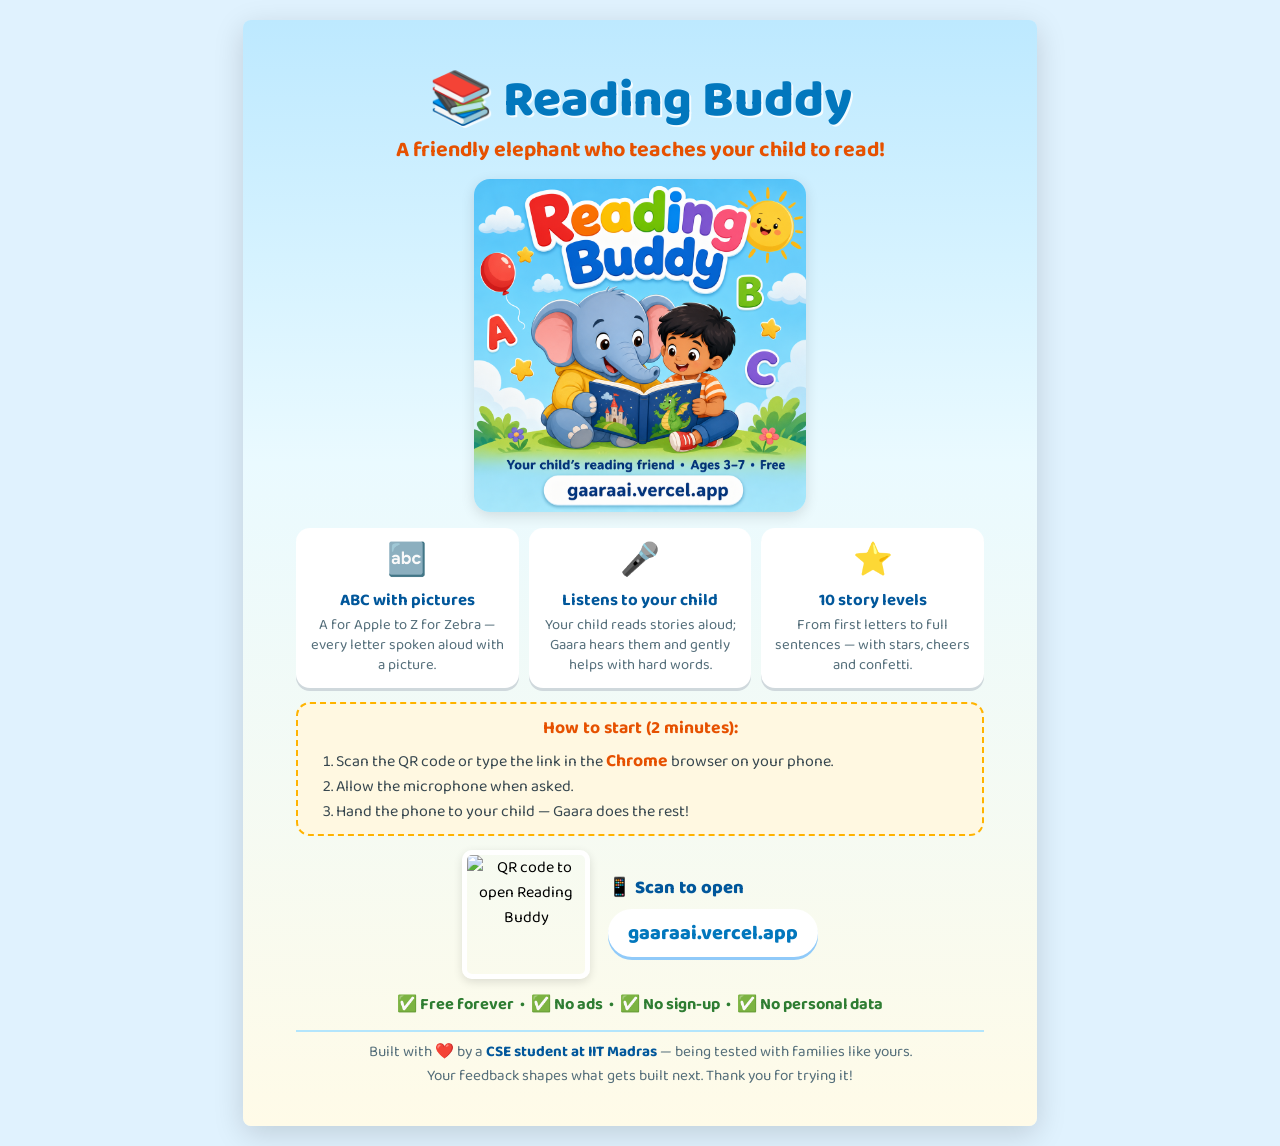
==== prototype/pamphlet.html @ aac5d407 "Add printable A4 pamphlet with promo art, feature summary, QR code and start instructions" ====
<!DOCTYPE html>
<html lang="en">
<head>
  <meta charset="UTF-8" />
  <meta name="viewport" content="width=device-width, initial-scale=1.0" />
  <title>Reading Buddy — Pamphlet</title>
  <link rel="preconnect" href="https://fonts.googleapis.com" />
  <link rel="preconnect" href="https://fonts.gstatic.com" crossorigin />
  <link href="https://fonts.googleapis.com/css2?family=Baloo+2:wght@500;700;800&display=swap" rel="stylesheet" />
  <style>
    * { box-sizing: border-box; margin: 0; padding: 0; }

    body {
      font-family: "Baloo 2", "Segoe UI", sans-serif;
      background: #e0f2fe;
      display: flex;
      justify-content: center;
      padding: 20px;
    }

    /* A4 portrait proportions */
    .page {
      background: linear-gradient(180deg, #bde9ff 0%, #eafaff 40%, #fffbe8 100%);
      width: 210mm;
      min-height: 290mm;
      border-radius: 8px;
      box-shadow: 0 8px 30px rgba(0, 0, 0, 0.15);
      padding: 14mm 14mm 10mm;
      display: flex;
      flex-direction: column;
      align-items: center;
      text-align: center;
    }

    h1 {
      font-size: 3.2rem;
      font-weight: 800;
      color: #0277bd;
      text-shadow: 2px 2px 0 rgba(255, 255, 255, 0.8);
      line-height: 1.1;
    }

    .tagline {
      font-size: 1.35rem;
      font-weight: 700;
      color: #e65100;
      margin: 4px 0 12px;
    }

    .hero {
      width: 88mm;
      border-radius: 16px;
      box-shadow: 0 4px 14px rgba(0, 0, 0, 0.12);
      margin-bottom: 12px;
    }

    .features {
      display: flex;
      gap: 10px;
      margin: 4px 0 14px;
      width: 100%;
    }

    .feature {
      flex: 1;
      background: white;
      border-radius: 14px;
      padding: 12px 10px;
      box-shadow: 0 3px 0 #cfd8dc;
    }

    .feature .emoji { font-size: 2rem; display: block; margin-bottom: 4px; }
    .feature b { color: #01579b; font-size: 1.05rem; display: block; margin-bottom: 2px; }
    .feature span { font-size: 0.92rem; color: #546e7a; line-height: 1.35; display: block; }

    .how {
      background: #fff8e1;
      border: 2px dashed #ffb300;
      border-radius: 14px;
      padding: 10px 16px;
      margin-bottom: 14px;
      width: 100%;
    }
    .how b { color: #e65100; font-size: 1.1rem; }
    .how ol {
      text-align: left;
      margin: 6px 0 0 22px;
      font-size: 1rem;
      color: #37474f;
      line-height: 1.55;
    }

    .qr-row {
      display: flex;
      align-items: center;
      justify-content: center;
      gap: 18px;
      margin-bottom: 12px;
    }

    .qr-row img {
      width: 34mm;
      height: 34mm;
      border: 5px solid white;
      border-radius: 10px;
      box-shadow: 0 3px 10px rgba(0, 0, 0, 0.12);
    }

    .qr-text { text-align: left; }
    .qr-text .scan { font-size: 1.15rem; font-weight: 800; color: #01579b; }
    .url {
      display: inline-block;
      background: white;
      border-radius: 999px;
      padding: 8px 20px;
      font-size: 1.25rem;
      font-weight: 800;
      color: #0277bd;
      box-shadow: 0 3px 0 #90caf9;
      margin-top: 6px;
    }

    .badges { font-size: 1.02rem; font-weight: 700; color: #2e7d32; margin-bottom: 12px; }

    .footer {
      margin-top: auto;
      font-size: 0.95rem;
      color: #546e7a;
      border-top: 2px solid #b3e5fc;
      padding-top: 8px;
      width: 100%;
    }
    .footer b { color: #01579b; }

    @media print {
      body { background: white; padding: 0; }
      .page { box-shadow: none; width: 100%; min-height: auto; }
    }
  </style>
</head>
<body>
  <div class="page">
    <h1>📚 Reading Buddy</h1>
    <div class="tagline">A friendly elephant who teaches your child to read!</div>

    <img class="hero" src="promo.png" alt="Gaara the elephant reading with a child" />

    <div class="features">
      <div class="feature">
        <span class="emoji">🔤</span>
        <b>ABC with pictures</b>
        <span>A for Apple to Z for Zebra — every letter spoken aloud with a picture.</span>
      </div>
      <div class="feature">
        <span class="emoji">🎤</span>
        <b>Listens to your child</b>
        <span>Your child reads stories aloud; Gaara hears them and gently helps with hard words.</span>
      </div>
      <div class="feature">
        <span class="emoji">⭐</span>
        <b>10 story levels</b>
        <span>From first letters to full sentences — with stars, cheers and confetti.</span>
      </div>
    </div>

    <div class="how">
      <b>How to start (2 minutes):</b>
      <ol>
        <li>Scan the QR code or type the link in the <b>Chrome</b> browser on your phone.</li>
        <li>Allow the microphone when asked.</li>
        <li>Hand the phone to your child — Gaara does the rest!</li>
      </ol>
    </div>

    <div class="qr-row">
      <img src="https://api.qrserver.com/v1/create-qr-code/?size=300x300&margin=8&data=https%3A%2F%2Fgaaraai.vercel.app" alt="QR code to open Reading Buddy" />
      <div class="qr-text">
        <div class="scan">📱 Scan to open</div>
        <div class="url">gaaraai.vercel.app</div>
      </div>
    </div>

    <div class="badges">✅ Free forever &nbsp;•&nbsp; ✅ No ads &nbsp;•&nbsp; ✅ No sign-up &nbsp;•&nbsp; ✅ No personal data</div>

    <div class="footer">
      Built with ❤️ by a <b>CSE student at IIT Madras</b> — being tested with families like yours.<br />
      Your feedback shapes what gets built next. Thank you for trying it!
    </div>
  </div>
</body>
</html>
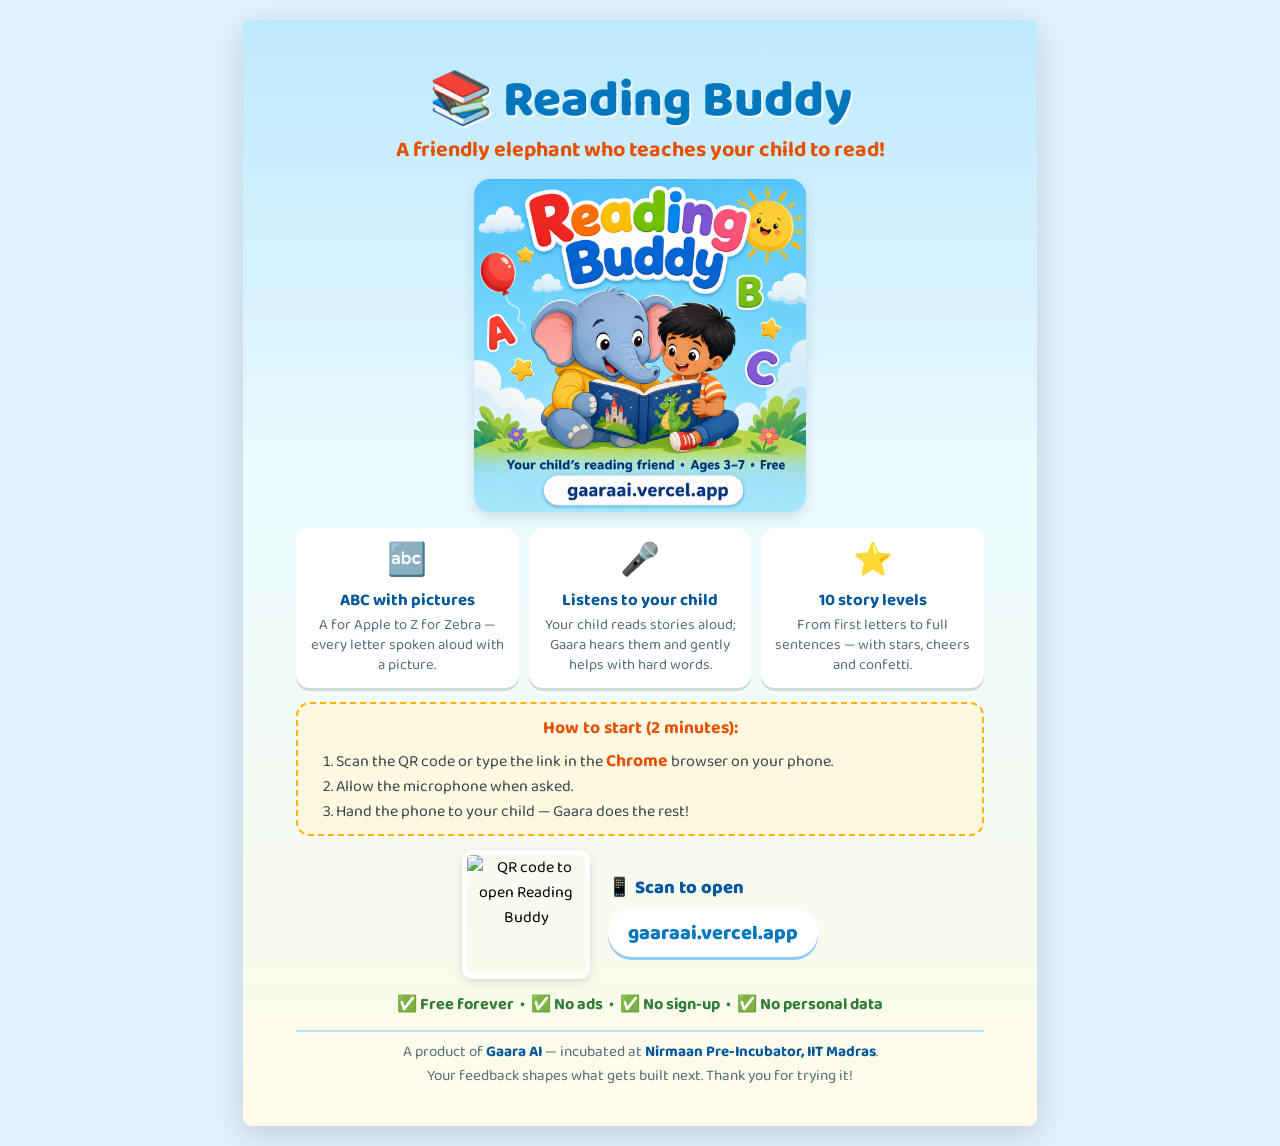
==== commit 02749ace: "Rebrand pamphlet footer to Gaara AI, incubated at Nirmaan Pre-Incubator IIT Madras" ====
--- a/prototype/pamphlet.html
+++ b/prototype/pamphlet.html
@@ -183,7 +183,7 @@
     <div class="badges">✅ Free forever &nbsp;•&nbsp; ✅ No ads &nbsp;•&nbsp; ✅ No sign-up &nbsp;•&nbsp; ✅ No personal data</div>
 
     <div class="footer">
-      Built with ❤️ by a <b>CSE student at IIT Madras</b> — being tested with families like yours.<br />
+      A product of <b>Gaara AI</b> — incubated at <b>Nirmaan Pre-Incubator, IIT Madras</b>.<br />
       Your feedback shapes what gets built next. Thank you for trying it!
     </div>
   </div>
